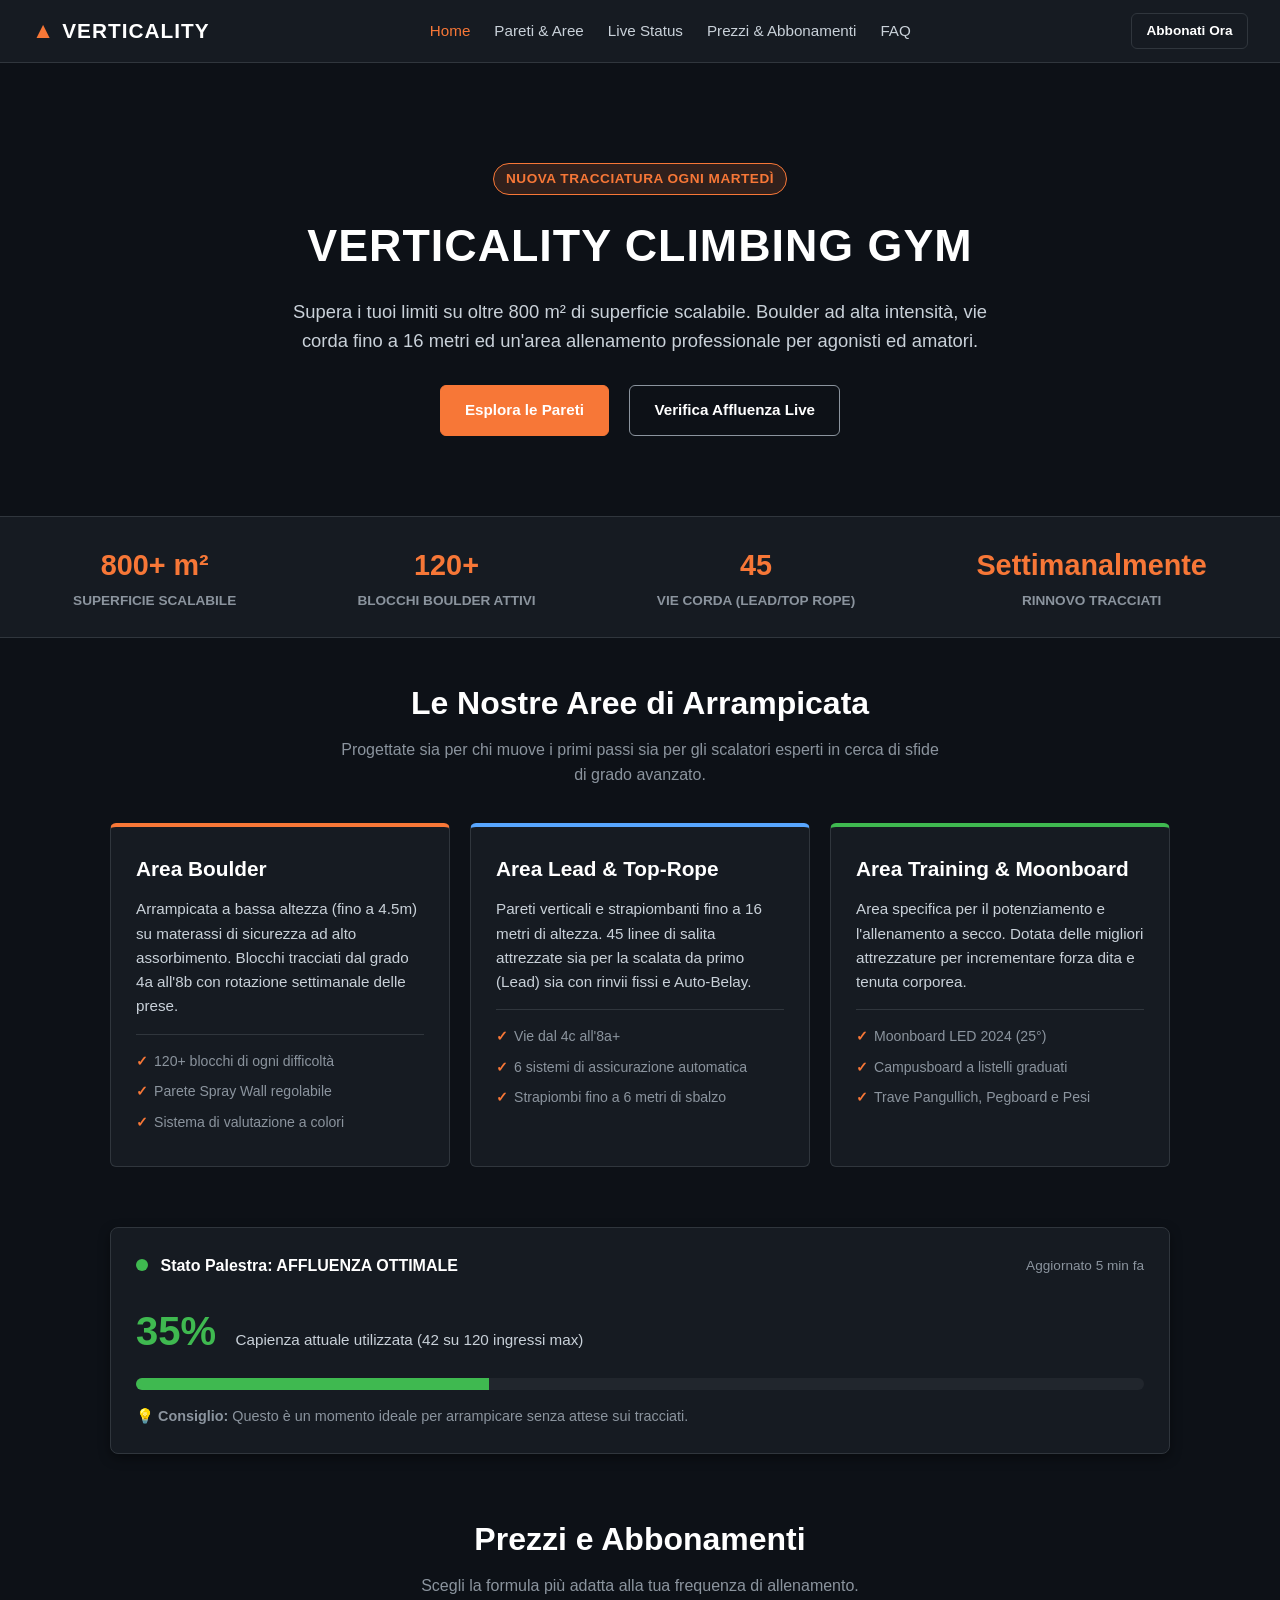
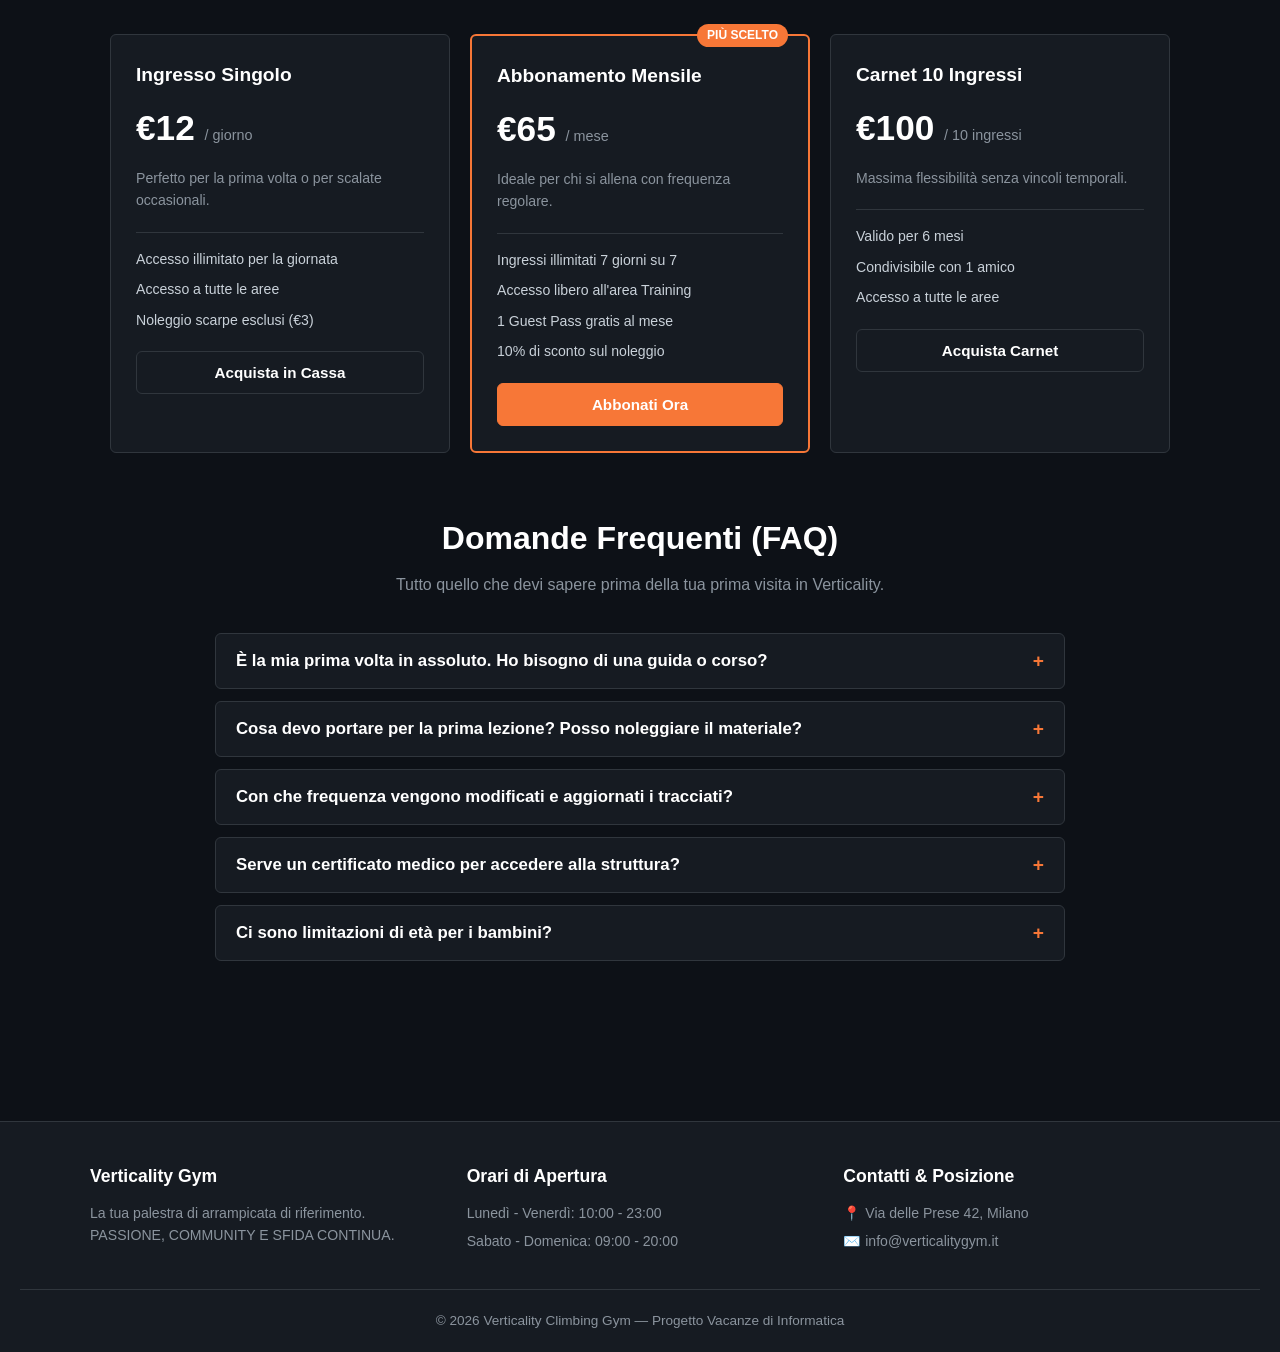
==== index.html @ 4e4ddfb9 "Commit delle prime idee e della bozza della pagina iniziale del progetto" ====
<!DOCTYPE html>
<html lang="it">
<head>
    <meta charset="UTF-8">
    <meta name="viewport" content="width=device-width, initial-scale=1.0">
    <title>Verticality Climbing Gym — La tua palestra di arrampicata</title>

    <!-- Collegamento al file CSS esterno -->
    <link rel="stylesheet" href="style.css">
</head>
<body>

    <!-- NAVIGATION BAR  -->
    <nav class="navbar">
        <div class="nav-brand">
            <span class="logo-icon">▲</span>
            <span class="logo-text">Verticality</span>
        </div>
        <ul class="nav-links">
            <li><a href="#home" class="active">Home</a></li>
            <li><a href="#aree">Pareti & Aree</a></li>
            <li><a href="#affluenza">Live Status</a></li>
            <li><a href="#prezzi">Prezzi & Abbonamenti</a></li>
            <li><a href="#faq">FAQ</a></li>
        </ul>
        <div class="nav-actions">
            <a href="#prezzi" class="btn btn-sm">Abbonati Ora</a>
        </div>
    </nav>

    <!-- HERO SECTION  -->
    <header class="hero" id="home">
        <div class="hero-content">
            <span class="badge-hero">Nuova Tracciatura Ogni Martedì</span>
            <h1>VERTICALITY CLIMBING GYM</h1>
            <p class="hero-subtitle">
                Supera i tuoi limiti su oltre 800 m² di superficie scalabile. 
                Boulder ad alta intensità, vie corda fino a 16 metri ed un'area allenamento professionale per agonisti ed amatori.
            </p>
            <div class="hero-buttons">
                <a href="#aree" class="btn btn-primary">Esplora le Pareti</a>
                <a href="#affluenza" class="btn btn-outline">Verifica Affluenza Live</a>
            </div>
        </div>
    </header>

    <!-- SEZIONE STATISTICHE CHIAVE -->
    <section class="stats-bar">
        <div class="stat-item">
            <h3>800+ m²</h3>
            <p>Superficie Scalabile</p>
        </div>
        <div class="stat-item">
            <h3>120+</h3>
            <p>Blocchi Boulder Attivi</p>
        </div>
        <div class="stat-item">
            <h3>45</h3>
            <p>Vie Corda (Lead/Top Rope)</p>
        </div>
        <div class="stat-item">
            <h3>Settimanalmente</h3>
            <p>Rinnovo Tracciati</p>
        </div>
    </section>

    <main class="container">

        <!-- SEZIONE PARETI E AREE -->
        <section id="aree" class="section">
            <h2 class="section-title">Le Nostre Aree di Arrampicata</h2>
            <p class="section-desc">Progettate sia per chi muove i primi passi sia per gli scalatori esperti in cerca di sfide di grado avanzato.</p>

            <div class="cards-grid">
                <div class="card">
                    <div class="card-body boulder-header">
                        <h3>Area Boulder</h3>
                        <p>Arrampicata a bassa altezza (fino a 4.5m) su materassi di sicurezza ad alto assorbimento. Blocchi tracciati dal grado 4a all'8b con rotazione settimanale delle prese.</p>
                        <ul class="card-features">
                            <li>120+ blocchi di ogni difficoltà</li>
                            <li>Parete Spray Wall regolabile</li>
                            <li>Sistema di valutazione a colori</li>
                        </ul>
                    </div>
                </div>

                <div class="card">
                    <div class="card-body lead-header">
                        <h3>Area Lead & Top-Rope</h3>
                        <p>Pareti verticali e strapiombanti fino a 16 metri di altezza. 45 linee di salita attrezzate sia per la scalata da primo (Lead) sia con rinvii fissi e Auto-Belay.</p>
                        <ul class="card-features">
                            <li>Vie dal 4c all'8a+</li>
                            <li>6 sistemi di assicurazione automatica</li>
                            <li>Strapiombi fino a 6 metri di sbalzo</li>
                        </ul>
                    </div>
                </div>

                <div class="card">
                    <div class="card-body training-header">
                        <h3>Area Training & Moonboard</h3>
                        <p>Area specifica per il potenziamento e l'allenamento a secco. Dotata delle migliori attrezzature per incrementare forza dita e tenuta corporea.</p>
                        <ul class="card-features">
                            <li>Moonboard LED 2024 (25°)</li>
                            <li>Campusboard a listelli graduati</li>
                            <li>Trave Pangullich, Pegboard e Pesi</li>
                        </ul>
                    </div>
                </div>
            </div>
        </section>

        <!-- SEZIONE AFFLUENZA IN TEMPO REALE -->
        <section id="affluenza" class="section">
            <div class="live-status-card">
                <div class="status-header">
                    <div class="status-indicator">
                        <span class="dot dot-green"></span>
                        <span class="status-text">Stato Palestra: AFFLUENZA OTTIMALE</span>
                    </div>
                    <span class="update-time">Aggiornato 5 min fa</span>
                </div>
                <div class="status-body">
                    <div class="capacity-info">
                        <span class="capacity-number">35%</span>
                        <span class="capacity-label">Capienza attuale utilizzata (42 su 120 ingressi max)</span>
                    </div>
                    <div class="progress-bar-bg">
                        <div class="progress-bar-fill" style="width: 35%;"></div>
                    </div>
                    <p class="status-tip">💡 <strong>Consiglio:</strong> Questo è un momento ideale per arrampicare senza attese sui tracciati.</p>
                </div>
            </div>
        </section>

        <!-- SEZIONE PREZZI & ABBONAMENTI -->
        <section id="prezzi" class="section">
            <h2 class="section-title">Prezzi e Abbonamenti</h2>
            <p class="section-desc">Scegli la formula più adatta alla tua frequenza di allenamento.</p>

            <div class="pricing-grid">
                <div class="price-card">
                    <h3>Ingresso Singolo</h3>
                    <div class="price">€12 <span>/ giorno</span></div>
                    <p class="price-desc">Perfetto per la prima volta o per scalate occasionali.</p>
                    <ul class="price-features">
                        <li>Accesso illimitato per la giornata</li>
                        <li>Accesso a tutte le aree</li>
                        <li>Noleggio scarpe esclusi (€3)</li>
                    </ul>
                    <button class="btn btn-block">Acquista in Cassa</button>
                </div>

                <div class="price-card popular">
                    <div class="badge-popular">Più Scelto</div>
                    <h3>Abbonamento Mensile</h3>
                    <div class="price">€65 <span>/ mese</span></div>
                    <p class="price-desc">Ideale per chi si allena con frequenza regolare.</p>
                    <ul class="price-features">
                        <li>Ingressi illimitati 7 giorni su 7</li>
                        <li>Accesso libero all'area Training</li>
                        <li>1 Guest Pass gratis al mese</li>
                        <li>10% di sconto sul noleggio</li>
                    </ul>
                    <button class="btn btn-primary btn-block">Abbonati Ora</button>
                </div>

                <div class="price-card">
                    <h3>Carnet 10 Ingressi</h3>
                    <div class="price">€100 <span>/ 10 ingressi</span></div>
                    <p class="price-desc">Massima flessibilità senza vincoli temporali.</p>
                    <ul class="price-features">
                        <li>Valido per 6 mesi</li>
                        <li>Condivisibile con 1 amico</li>
                        <li>Accesso a tutte le aree</li>
                    </ul>
                    <button class="btn btn-block">Acquista Carnet</button>
                </div>
            </div>
        </section>

        <!-- SEZIONE FAQ  -->
        <section id="faq" class="section">
            <h2 class="section-title">Domande Frequenti (FAQ)</h2>
            <p class="section-desc">Tutto quello che devi sapere prima della tua prima visita in Verticality.</p>

            <div class="faq-accordion">
                <div class="faq-item">
                    <button class="faq-question" aria-expanded="false">
                        <span>È la mia prima volta in assoluto. Ho bisogno di una guida o corso?</span>
                        <span class="faq-icon">+</span>
                    </button>
                    <div class="faq-answer">
                        <p>Non è obbligatorio aver già arrampicato! Al tuo arrivo, lo staff ti farà un breve briefing di sicurezza di 5 minuti sull'uso dei materassi nell'area Boulder e sulle regole della struttura. Se vuoi provare le pareti alte con corda e non hai esperienza, ti consigliamo di prenotare una lezione di prova con i nostri istruttori.</p>
                    </div>
                </div>

                <div class="faq-item">
                    <button class="faq-question" aria-expanded="false">
                        <span>Cosa devo portare per la prima lezione? Posso noleggiare il materiale?</span>
                        <span class="faq-icon">+</span>
                    </button>
                    <div class="faq-answer">
                        <p>Ti basta indossare un abbigliamento sportivo comodo (pantaloni della tuta o maglietta traspirante) e portare dei calzini puliti. Presso la reception puoi noleggiare scarpette da arrampicata disinfettate (€3) e magnesite (€1.50).</p>
                    </div>
                </div>

                <div class="faq-item">
                    <button class="faq-question" aria-expanded="false">
                        <span>Con che frequenza vengono modificati e aggiornati i tracciati?</span>
                        <span class="faq-icon">+</span>
                    </button>
                    <div class="faq-answer">
                        <p>Il nostro team di tracciatori professionisti rinnova un intero settore dell'area Boulder ogni martedì e giovedì mattina. Le vie di corda vengono completamente sostituite una volta al mese per offrirti sempre nuove sfide ed evitare la monotonia.</p>
                    </div>
                </div>

                <div class="faq-item">
                    <button class="faq-question" aria-expanded="false">
                        <span>Serve un certificato medico per accedere alla struttura?</span>
                        <span class="faq-icon">+</span>
                    </button>
                    <div class="faq-answer">
                        <p>Per gli ingressi singoli occasionali è sufficiente firmare la liberatoria di responsabilità alla prima registrazione. Per la sottoscrizione di abbonamenti mensili, annuali o corsi è invece obbligatorio presentare un certificato medico per attività sportiva non agonistica in corso di validità.</p>
                    </div>
                </div>

                <div class="faq-item">
                    <button class="faq-question" aria-expanded="false">
                        <span>Ci sono limitazioni di età per i bambini?</span>
                        <span class="faq-icon">+</span>
                    </button>
                    <div class="faq-answer">
                        <p>L'accesso all'area arrampicata è consentito a partire dai 6 anni compiuti. Tutti i minori di 18 anni devono essere accompagnati da un genitore o tutore legale oppure presentare il modulo di autorizzazione firmato dai genitori insieme alla copia di un documento d'identità.</p>
                    </div>
                </div>
            </div>
        </section>

    </main>

    <!-- FOOTER -->
    <footer class="footer">
        <div class="footer-container">
            <div class="footer-col">
                <h4>Verticality Gym</h4>
                <p>La tua palestra di arrampicata di riferimento. PASSIONE, COMMUNITY E SFIDA CONTINUA.</p>
            </div>
            <div class="footer-col">
                <h4>Orari di Apertura</h4>
                <p>Lunedì - Venerdì: 10:00 - 23:00</p>
                <p>Sabato - Domenica: 09:00 - 20:00</p>
            </div>
            <div class="footer-col">
                <h4>Contatti & Posizione</h4>
                <p>📍 Via delle Prese 42, Milano</p>
                <p>✉️ info@verticalitygym.it</p>
            </div>
        </div>
        <div class="footer-bottom">
            <p>&copy; 2026 Verticality Climbing Gym — Progetto Vacanze di Informatica</p>
        </div>
    </footer>

    <!-- Collegamento al file JavaScript esterno -->
    <script src="script.js"></script>
</body>
</html>
---- style.css ----
/* --- VARIABILI GLOBALI (GitHub Dark Theme Palette) --- */
:root {
    --bg-dark: #0d1117;
    --bg-card: #161b22;
    --bg-card-hover: #1f242c;
    --border-color: #30363d;
    --accent-orange: #f77737;
    --accent-blue: #58a6ff;
    --accent-green: #3fb950;
    --text-main: #c9d1d9;
    --text-heading: #ffffff;
    --text-muted: #8b949e;
    --shadow: 0 4px 12px rgba(0, 0, 0, 0.4);
}

/* --- RESET & BASICS --- */
* {
    box-sizing: border-box;
    margin: 0;
    padding: 0;
}

html {
    scroll-behavior: smooth;
}

body {
    background-color: var(--bg-dark);
    color: var(--text-main);
    font-family: -apple-system, BlinkMacSystemFont, "Segoe UI", Roboto, Helvetica, Arial, sans-serif;
    line-height: 1.6;
}

/* --- NAVBAR (GitHub Style Sticky Header) --- */
.navbar {
    background-color: #161b22;
    border-bottom: 1px solid var(--border-color);
    padding: 0.8rem 2rem;
    display: flex;
    justify-content: space-between;
    align-items: center;
    position: sticky;
    top: 0;
    z-index: 100;
}

.nav-brand {
    display: flex;
    align-items: center;
    gap: 8px;
}

.logo-icon {
    color: var(--accent-orange);
    font-size: 1.4rem;
}

.logo-text {
    font-size: 1.3rem;
    font-weight: 700;
    color: var(--text-heading);
    letter-spacing: 1px;
    text-transform: uppercase;
}

.nav-links {
    display: flex;
    list-style: none;
    gap: 1.5rem;
}

.nav-links a {
    color: var(--text-main);
    text-decoration: none;
    font-weight: 500;
    font-size: 0.95rem;
    transition: color 0.2s ease;
}

.nav-links a:hover, .nav-links a.active {
    color: var(--accent-orange);
}

/* --- BOTTONI --- */
.btn {
    display: inline-block;
    background-color: var(--bg-card);
    color: var(--text-heading);
    border: 1px solid var(--border-color);
    padding: 0.75rem 1.5rem;
    border-radius: 6px;
    font-weight: 600;
    font-size: 0.95rem;
    cursor: pointer;
    text-decoration: none;
    transition: all 0.2s ease;
}

.btn:hover {
    background-color: var(--border-color);
}

.btn-primary {
    background-color: var(--accent-orange);
    border-color: var(--accent-orange);
    color: #ffffff;
}

.btn-primary:hover {
    background-color: #e0662b;
}

.btn-outline {
    background-color: transparent;
    border-color: #8b949e;
    color: var(--text-heading);
}

.btn-outline:hover {
    border-color: var(--text-heading);
    background-color: rgba(255, 255, 255, 0.05);
}

.btn-sm {
    padding: 0.4rem 0.9rem;
    font-size: 0.85rem;
}

.btn-block {
    display: block;
    width: 100%;
    text-align: center;
    margin-top: 15px;
}

/* --- HERO SECTION (Big Walls Style) --- */
.hero {
    position: relative;
    background: linear-gradient(rgba(13, 17, 23, 0.75), rgba(13, 17, 23, 0.95)),
                url('https://images.unsplash.com/photo-1522163182402-834f871fd851?auto=format&fit=crop&w=1500&q=80') center/cover no-repeat;
    padding: 100px 20px 80px 20px;
    text-align: center;
    border-bottom: 1px solid var(--border-color);
}

.badge-hero {
    background-color: rgba(247, 119, 55, 0.15);
    color: var(--accent-orange);
    border: 1px solid var(--accent-orange);
    padding: 4px 12px;
    border-radius: 20px;
    font-size: 0.85rem;
    font-weight: 600;
    text-transform: uppercase;
    letter-spacing: 0.5px;
    display: inline-block;
    margin-bottom: 15px;
}

.hero h1 {
    font-size: 2.8rem;
    color: var(--text-heading);
    margin-bottom: 15px;
    letter-spacing: 1px;
}

.hero-subtitle {
    font-size: 1.15rem;
    color: var(--text-main);
    max-width: 700px;
    margin: 0 auto 30px auto;
}

.hero-buttons .btn {
    margin: 0 8px;
}

/* --- STATS BAR --- */
.stats-bar {
    background-color: var(--bg-card);
    border-bottom: 1px solid var(--border-color);
    padding: 25px 20px;
    display: flex;
    justify-content: space-around;
    text-align: center;
    flex-wrap: wrap;
    gap: 15px;
}

.stat-item h3 {
    font-size: 1.8rem;
    color: var(--accent-orange);
    margin-bottom: 2px;
}

.stat-item p {
    color: var(--text-muted);
    font-size: 0.85rem;
    text-transform: uppercase;
    font-weight: 600;
}

/* --- MAIN CONTAINER --- */
.container {
    max-width: 1100px;
    margin: 0 auto;
    padding: 40px 20px;
}

.section {
    margin-bottom: 60px;
}

.section-title {
    font-size: 2rem;
    color: var(--text-heading);
    text-align: center;
    margin-bottom: 8px;
}

.section-desc {
    text-align: center;
    color: var(--text-muted);
    max-width: 600px;
    margin: 0 auto 35px auto;
}

/* --- CARDS GRID (Pareti & Aree) --- */
.cards-grid {
    display: grid;
    grid-template-columns: repeat(auto-fit, minmax(300px, 1fr));
    gap: 20px;
}

.card-body {
    background-color: var(--bg-card);
    border: 1px solid var(--border-color);
    border-radius: 6px;
    padding: 25px;
    height: 100%;
}

.boulder-header { border-top: 4px solid var(--accent-orange); }
.lead-header { border-top: 4px solid var(--accent-blue); }
.training-header { border-top: 4px solid var(--accent-green); }

.card-body h3 {
    color: var(--text-heading);
    font-size: 1.3rem;
    margin-bottom: 12px;
}

.card-body p {
    font-size: 0.95rem;
    margin-bottom: 15px;
}

.card-features {
    list-style: none;
    border-top: 1px solid var(--border-color);
    padding-top: 15px;
}

.card-features li {
    font-size: 0.88rem;
    color: var(--text-muted);
    margin-bottom: 8px;
    position: relative;
    padding-left: 18px;
}

.card-features li::before {
    content: "✓";
    position: absolute;
    left: 0;
    color: var(--accent-orange);
    font-weight: bold;
}

/* --- LIVE STATUS CARD --- */
.live-status-card {
    background-color: var(--bg-card);
    border: 1px solid var(--border-color);
    border-radius: 8px;
    padding: 25px;
    box-shadow: var(--shadow);
}

.status-header {
    display: flex;
    justify-content: space-between;
    align-items: center;
    margin-bottom: 20px;
}

.update-time {
    color: var(--text-muted);
    font-size: 0.85rem;
}

.dot {
    display: inline-block;
    width: 12px;
    height: 12px;
    border-radius: 50%;
    margin-right: 8px;
}

.dot-green { background-color: var(--accent-green); }

.status-text {
    font-weight: 700;
    color: var(--text-heading);
}

.capacity-number {
    font-size: 2.5rem;
    font-weight: 800;
    color: var(--accent-green);
    margin-right: 15px;
}

.capacity-label {
    color: var(--text-main);
    font-size: 0.95rem;
}

.progress-bar-bg {
    background-color: #21262d;
    height: 12px;
    border-radius: 6px;
    overflow: hidden;
    margin: 15px 0;
}

.progress-bar-fill {
    background-color: var(--accent-green);
    height: 100%;
}

.status-tip {
    font-size: 0.9rem;
    color: var(--text-muted);
}

/* --- PRICING GRID --- */
.pricing-grid {
    display: grid;
    grid-template-columns: repeat(auto-fit, minmax(280px, 1fr));
    gap: 20px;
}

.price-card {
    background-color: var(--bg-card);
    border: 1px solid var(--border-color);
    border-radius: 6px;
    padding: 25px;
    position: relative;
}

.price-card.popular {
    border: 2px solid var(--accent-orange);
}

.badge-popular {
    position: absolute;
    top: -12px;
    right: 20px;
    background-color: var(--accent-orange);
    color: #fff;
    font-size: 0.75rem;
    font-weight: bold;
    padding: 2px 10px;
    border-radius: 12px;
    text-transform: uppercase;
}

.price-card h3 {
    color: var(--text-heading);
    font-size: 1.2rem;
    margin-bottom: 10px;
}

.price {
    font-size: 2.2rem;
    font-weight: 800;
    color: var(--text-heading);
    margin-bottom: 10px;
}

.price span {
    font-size: 0.9rem;
    font-weight: normal;
    color: var(--text-muted);
}

.price-desc {
    font-size: 0.88rem;
    color: var(--text-muted);
    margin-bottom: 20px;
}

.price-features {
    list-style: none;
    border-top: 1px solid var(--border-color);
    padding-top: 15px;
    margin-bottom: 20px;
}

.price-features li {
    font-size: 0.88rem;
    margin-bottom: 8px;
    color: var(--text-main);
}

/* --- FAQ ACCORDION (GitHub Style) --- */
.faq-accordion {
    max-width: 850px;
    margin: 0 auto;
}

.faq-item {
    background-color: var(--bg-card);
    border: 1px solid var(--border-color);
    border-radius: 6px;
    margin-bottom: 12px;
    overflow: hidden;
}

.faq-question {
    width: 100%;
    background: none;
    border: none;
    color: var(--text-heading);
    padding: 16px 20px;
    font-size: 1.05rem;
    font-weight: 600;
    text-align: left;
    cursor: pointer;
    display: flex;
    justify-content: space-between;
    align-items: center;
}

.faq-icon {
    font-size: 1.2rem;
    color: var(--accent-orange);
    font-weight: bold;
}

.faq-question:hover {
    background-color: var(--bg-card-hover);
}

.faq-answer {
    padding: 0 20px 18px 20px;
    display: none;
    color: var(--text-main);
    border-top: 1px solid var(--border-color);
    background-color: #0d1117;
    font-size: 0.95rem;
}

.faq-answer p {
    margin-top: 14px;
}

/* --- FOOTER --- */
.footer {
    border-top: 1px solid var(--border-color);
    background-color: #161b22;
    padding: 40px 20px 20px 20px;
    margin-top: 60px;
}

.footer-container {
    max-width: 1100px;
    margin: 0 auto;
    display: grid;
    grid-template-columns: repeat(auto-fit, minmax(250px, 1fr));
    gap: 30px;
}

.footer-col h4 {
    color: var(--text-heading);
    font-size: 1.1rem;
    margin-bottom: 12px;
}

.footer-col p {
    color: var(--text-muted);
    font-size: 0.88rem;
    margin-bottom: 6px;
}

.footer-bottom {
    border-top: 1px solid var(--border-color);
    margin-top: 30px;
    padding-top: 20px;
    text-align: center;
    font-size: 0.85rem;
    color: var(--text-muted);
}
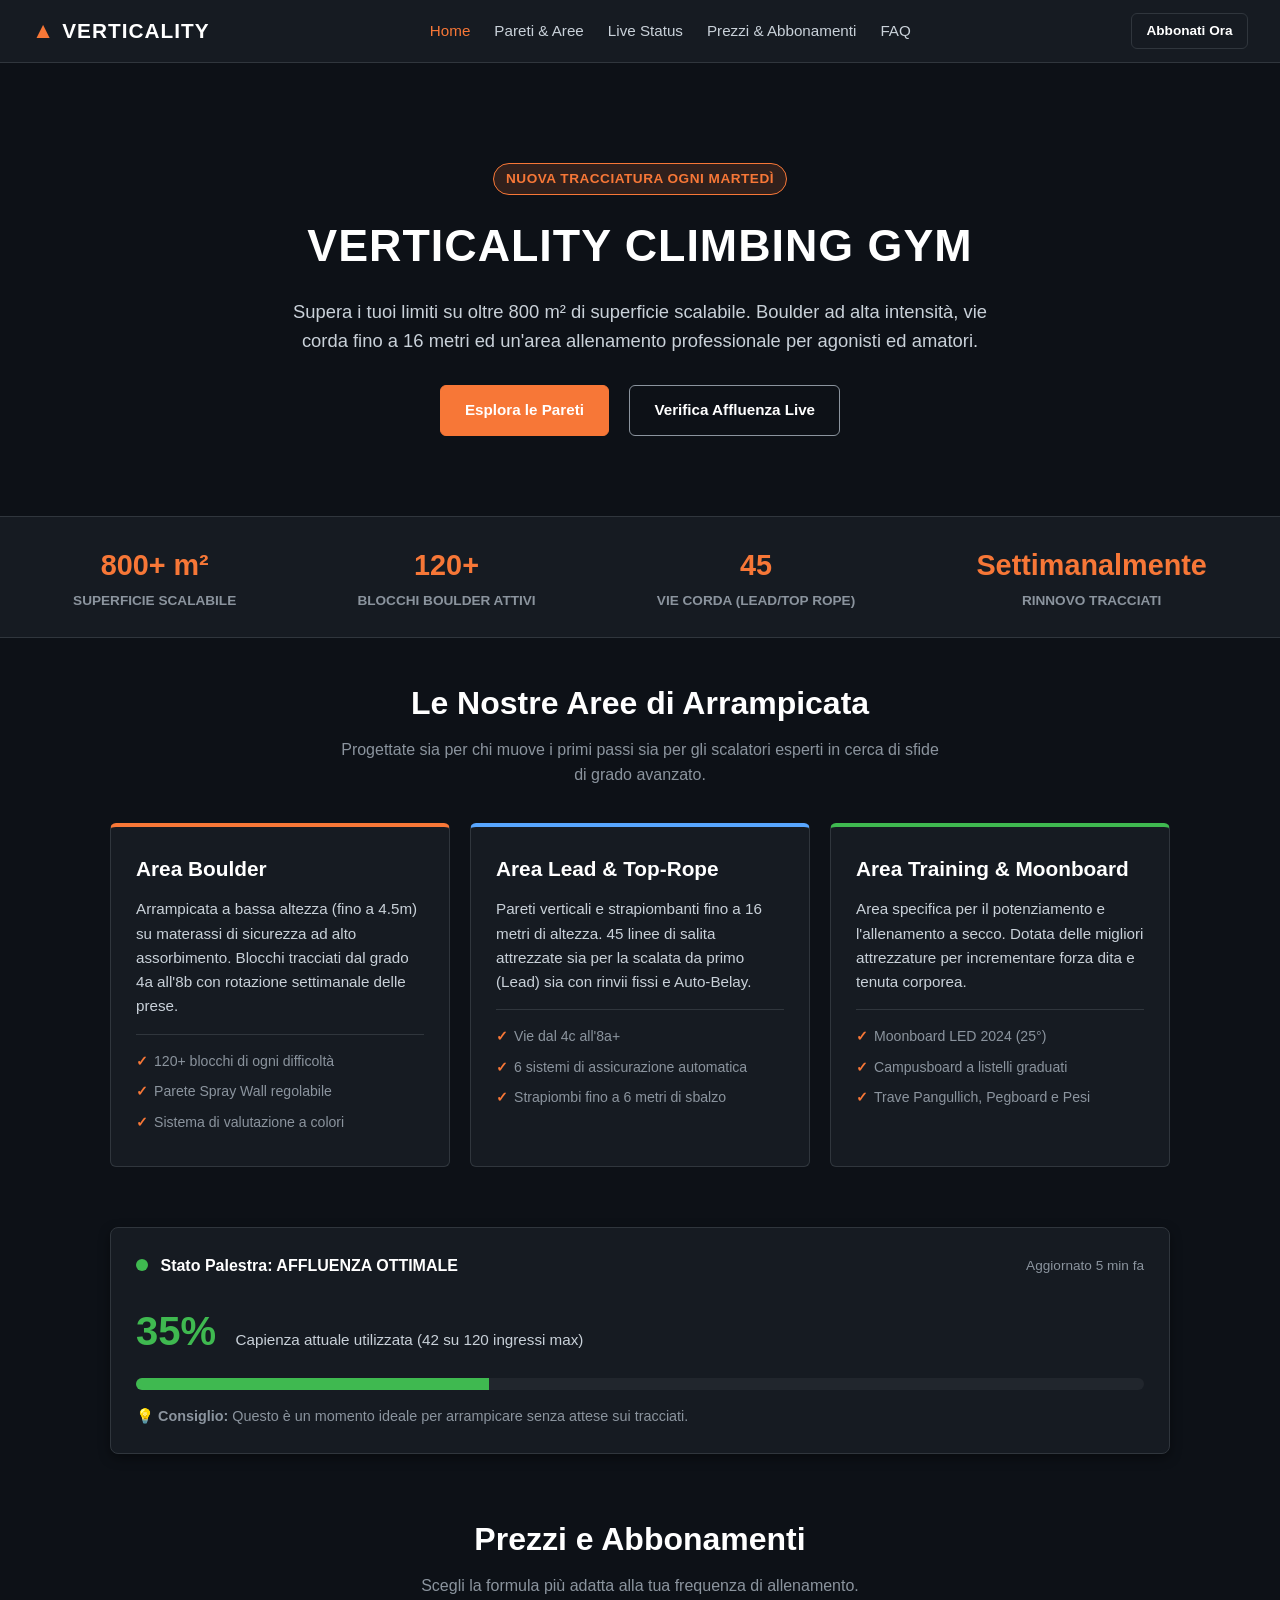
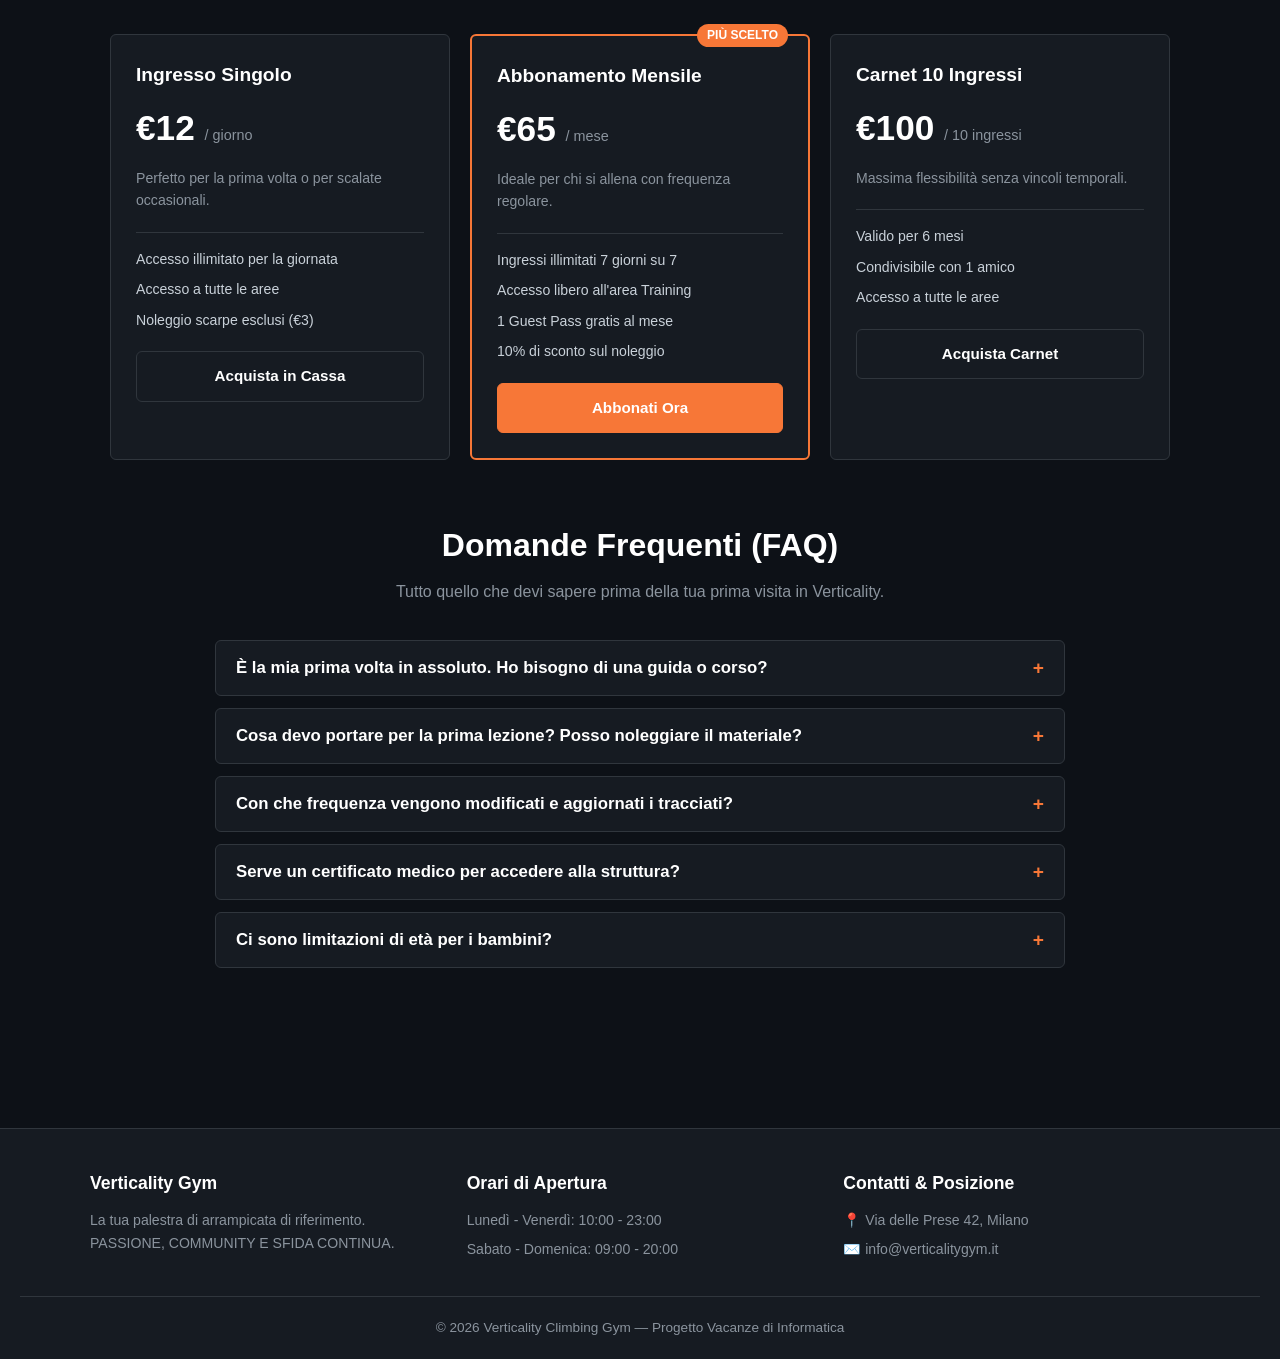
==== commit ef0a9b68: "Aggiunta di tutta la pagina inerente agli abbonamenti con accesso o registrazione e pagamento. Per c" ====
--- a/index.html
+++ b/index.html
@@ -148,7 +148,7 @@
                         <li>Accesso a tutte le aree</li>
                         <li>Noleggio scarpe esclusi (€3)</li>
                     </ul>
-                    <button class="btn btn-block">Acquista in Cassa</button>
+                    <a href="checkout.html?piano=singolo" class="btn btn-block">Acquista in Cassa</a>
                 </div>
 
                 <div class="price-card popular">
@@ -162,7 +162,7 @@
                         <li>1 Guest Pass gratis al mese</li>
                         <li>10% di sconto sul noleggio</li>
                     </ul>
-                    <button class="btn btn-primary btn-block">Abbonati Ora</button>
+                    <a href="checkout.html?piano=mensile" class="btn btn-primary btn-block">Abbonati Ora</a>
                 </div>
 
                 <div class="price-card">
@@ -174,7 +174,7 @@
                         <li>Condivisibile con 1 amico</li>
                         <li>Accesso a tutte le aree</li>
                     </ul>
-                    <button class="btn btn-block">Acquista Carnet</button>
+                    <a href="checkout.html?piano=carnet" class="btn btn-block">Acquista Carnet</a>
                 </div>
             </div>
         </section>
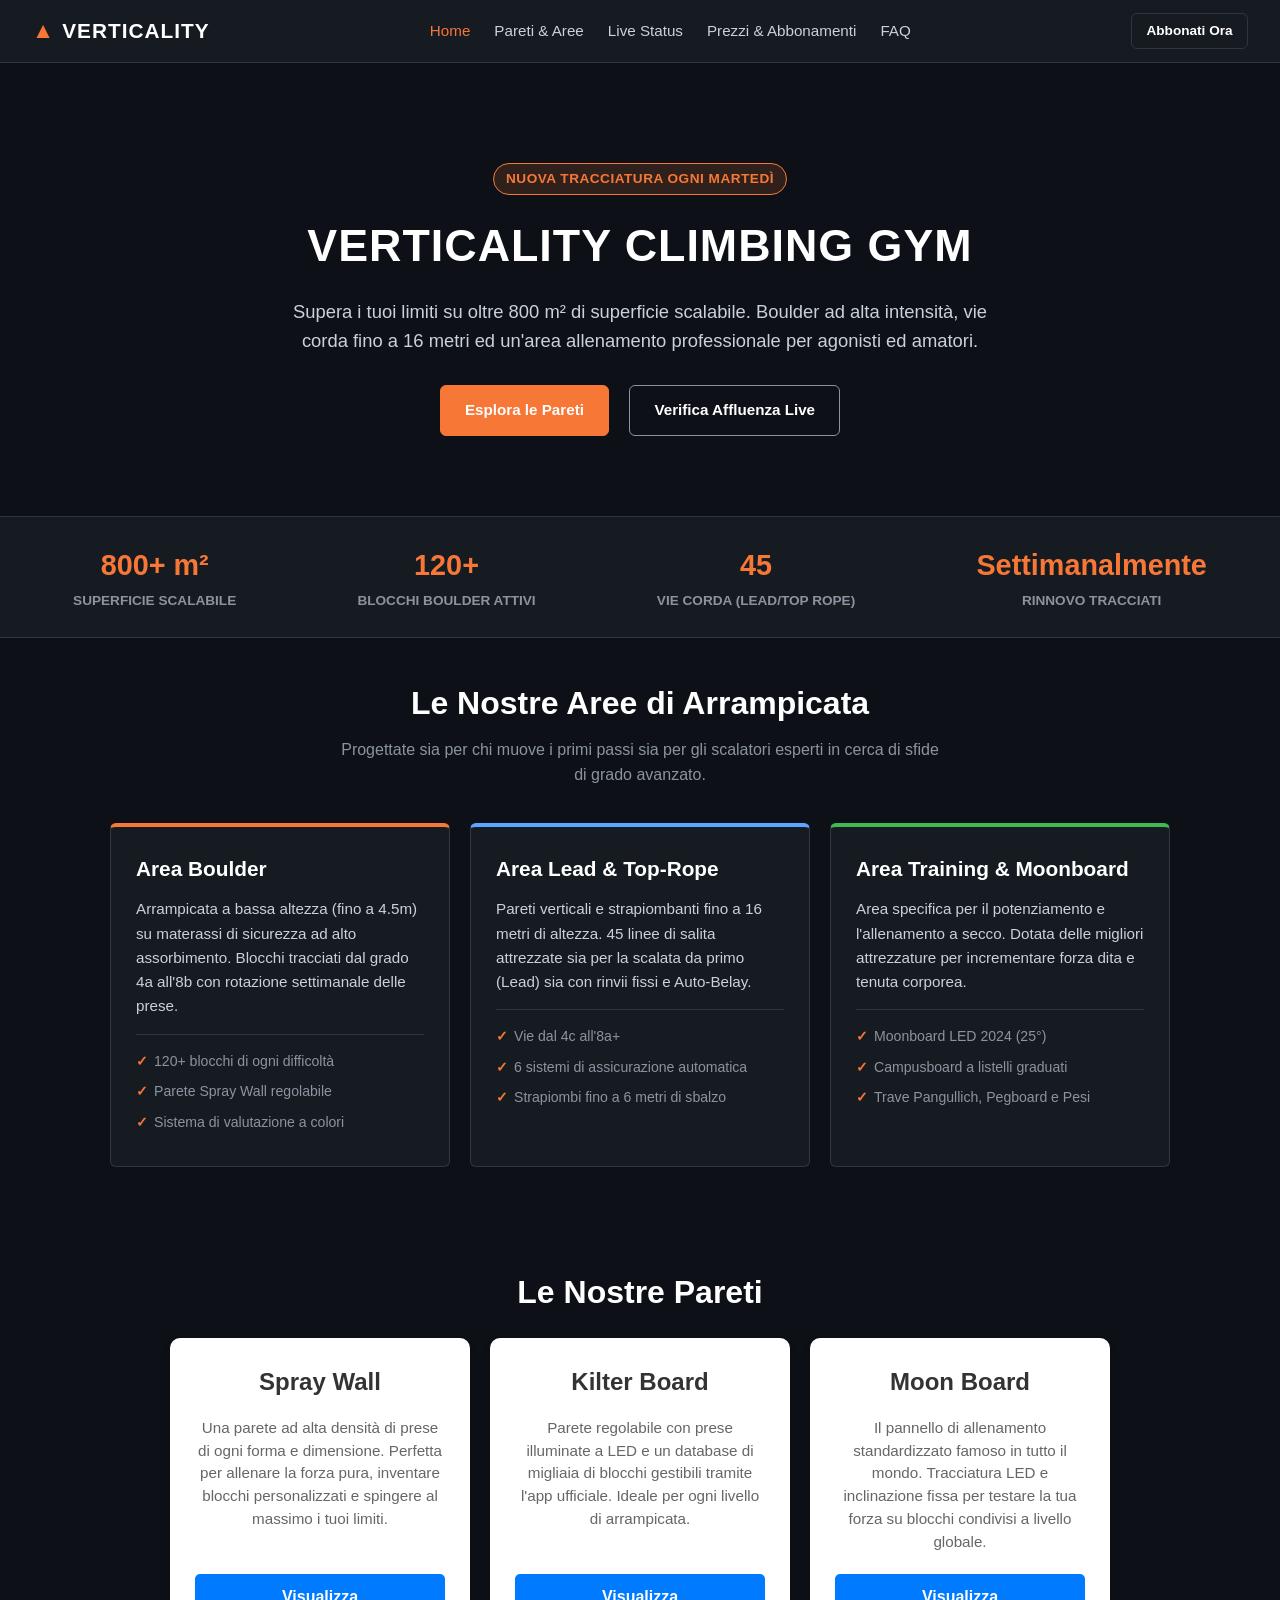
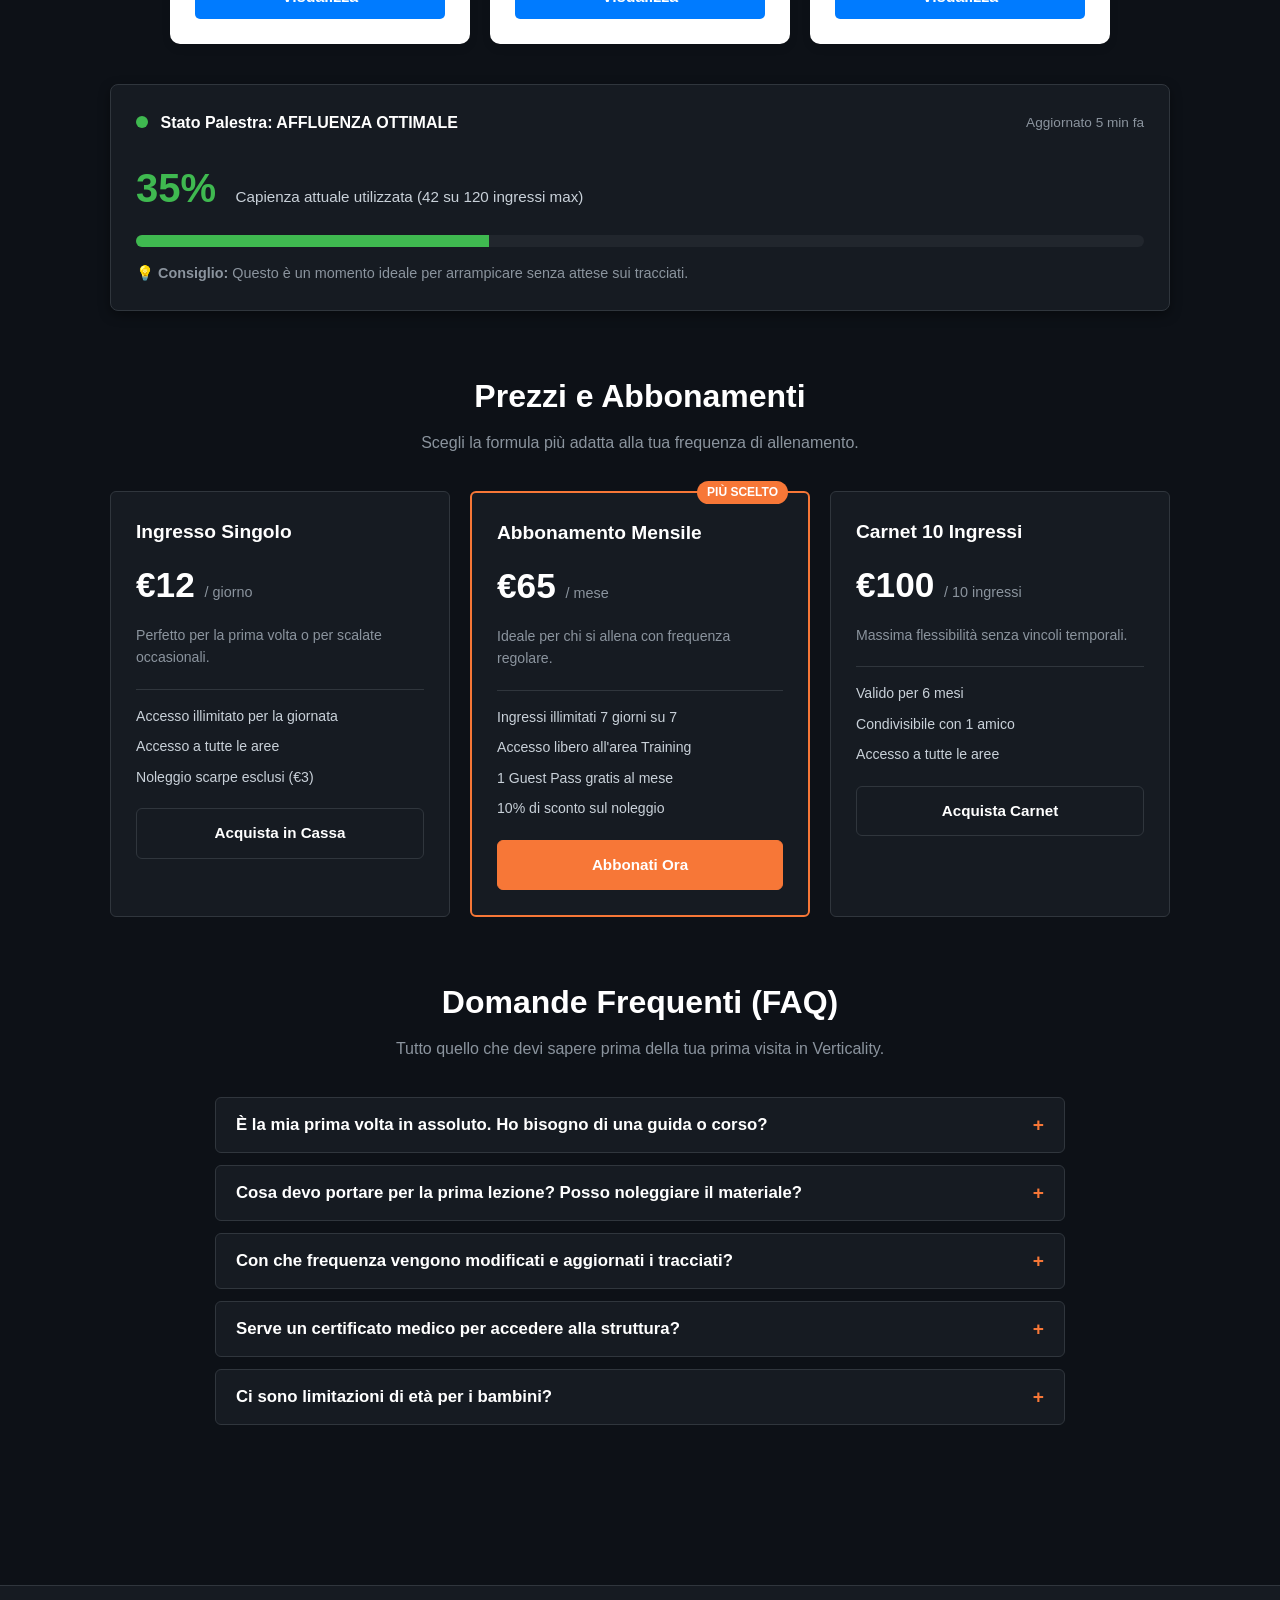
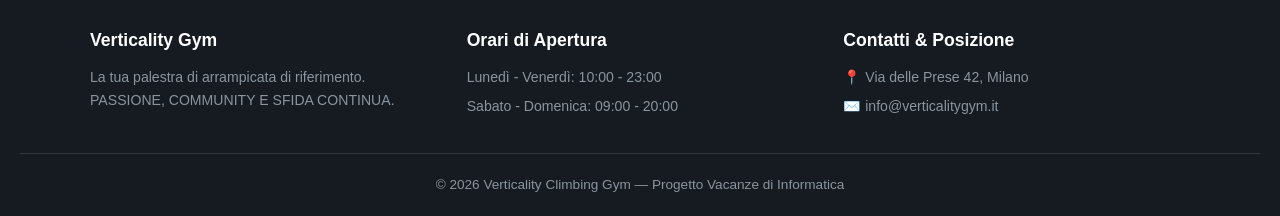
==== commit aa3f5ed6: "commit per l'aggiunta delle tre pareti nella pagina iniziale da andare a sviluppare in altre pagine" ====
--- a/index.html
+++ b/index.html
@@ -110,6 +110,46 @@
             </div>
         </section>
 
+        <!-- Nuova Sezione Pareti Boulder -->
+        <section class="boulder-section">
+        <h2 class="section-title">Le Nostre Pareti</h2>
+        <div class="boulder-container">
+            
+            <!-- Spray Wall -->
+            <div class="card">
+            <h3 class="card-title">Spray Wall</h3>
+            <p class="card-description">
+                Una parete ad alta densità di prese di ogni forma e dimensione. Perfetta per allenare la forza pura, inventare blocchi personalizzati e spingere al massimo i tuoi limiti.
+            </p>
+            <a href="#" class="btn-visualizza">Visualizza</a>
+            </div>
+
+            <!-- Kilter Board -->
+            <div class="card">
+            <h3 class="card-title">Kilter Board</h3>
+            <p class="card-description">
+                Parete regolabile con prese illuminate a LED e un database di migliaia di blocchi gestibili tramite l'app ufficiale. Ideale per ogni livello di arrampicata.
+            </p>
+            <a href="#" class="btn-visualizza">Visualizza</a>
+            </div>
+
+            <!-- Moon Board -->
+            <div class="card">
+            <h3 class="card-title">Moon Board</h3>
+            <p class="card-description">
+                Il pannello di allenamento standardizzato famoso in tutto il mondo. Tracciatura LED e inclinazione fissa per testare la tua forza su blocchi condivisi a livello globale.
+            </p>
+            <a href="#" class="btn-visualizza">Visualizza</a>
+            </div>
+
+        </div>
+        </section>
+
+        <!-- Qui prosegue la tua sezione affluenza originale -->
+        <section class="affluenza">
+        <!-- Lascia inalterato il codice dell'affluenza che hai già -->
+        </section>
+
         <!-- SEZIONE AFFLUENZA IN TEMPO REALE -->
         <section id="affluenza" class="section">
             <div class="live-status-card">
--- a/style.css
+++ b/style.css
@@ -1,4 +1,4 @@
-/* --- VARIABILI GLOBALI (GitHub Dark Theme Palette) --- */
+/* --- VARIABILI GLOBALI --- */
 :root {
     --bg-dark: #0d1117;
     --bg-card: #161b22;
@@ -31,7 +31,7 @@
     line-height: 1.6;
 }
 
-/* --- NAVBAR (GitHub Style Sticky Header) --- */
+/* -- NAVBAR -- */
 .navbar {
     background-color: #161b22;
     border-bottom: 1px solid var(--border-color);
@@ -133,7 +133,7 @@
     margin-top: 15px;
 }
 
-/* --- HERO SECTION (Big Walls Style) --- */
+/* --- HERO SECTION --- */
 .hero {
     position: relative;
     background: linear-gradient(rgba(13, 17, 23, 0.75), rgba(13, 17, 23, 0.95)),
@@ -500,4 +500,64 @@
     text-align: center;
     font-size: 0.85rem;
     color: var(--text-muted);
+}
+
+.boulder-section {
+  padding: 40px 20px;
+  text-align: center;
+}
+
+.boulder-container {
+  display: flex;
+  flex-wrap: wrap;
+  justify-content: center;
+  gap: 20px;
+  margin-top: 20px;
+}
+
+.boulder-container .card {
+  background-color: #ffffff;
+  border-radius: 10px;
+  box-shadow: 0 4px 8px rgba(0, 0, 0, 0.1);
+  padding: 25px;
+  width: 300px;
+  display: flex;
+  flex-direction: column;
+  justify-content: space-between;
+  transition: transform 0.3s ease, box-shadow 0.3s ease;
+}
+
+.boulder-container .card:hover {
+  transform: translateY(-5px);
+  box-shadow: 0 8px 16px rgba(0, 0, 0, 0.15);
+}
+
+.card-title {
+  font-size: 1.5rem;
+  margin-bottom: 15px;
+  color: #333;
+}
+
+.card-description {
+  font-size: 0.95rem;
+  color: #666;
+  line-height: 1.5;
+  margin-bottom: 20px;
+  flex-grow: 1;
+}
+
+/* Bottone Visualizza */
+.btn-visualizza {
+  display: inline-block;
+  padding: 10px 20px;
+  background-color: #007bff;
+  color: #ffffff;
+  text-decoration: none;
+  border-radius: 5px;
+  font-weight: bold;
+  transition: background-color 0.2s ease;
+}
+
+.btn-visualizza:hover {
+  background-color: #0056b3;
 }
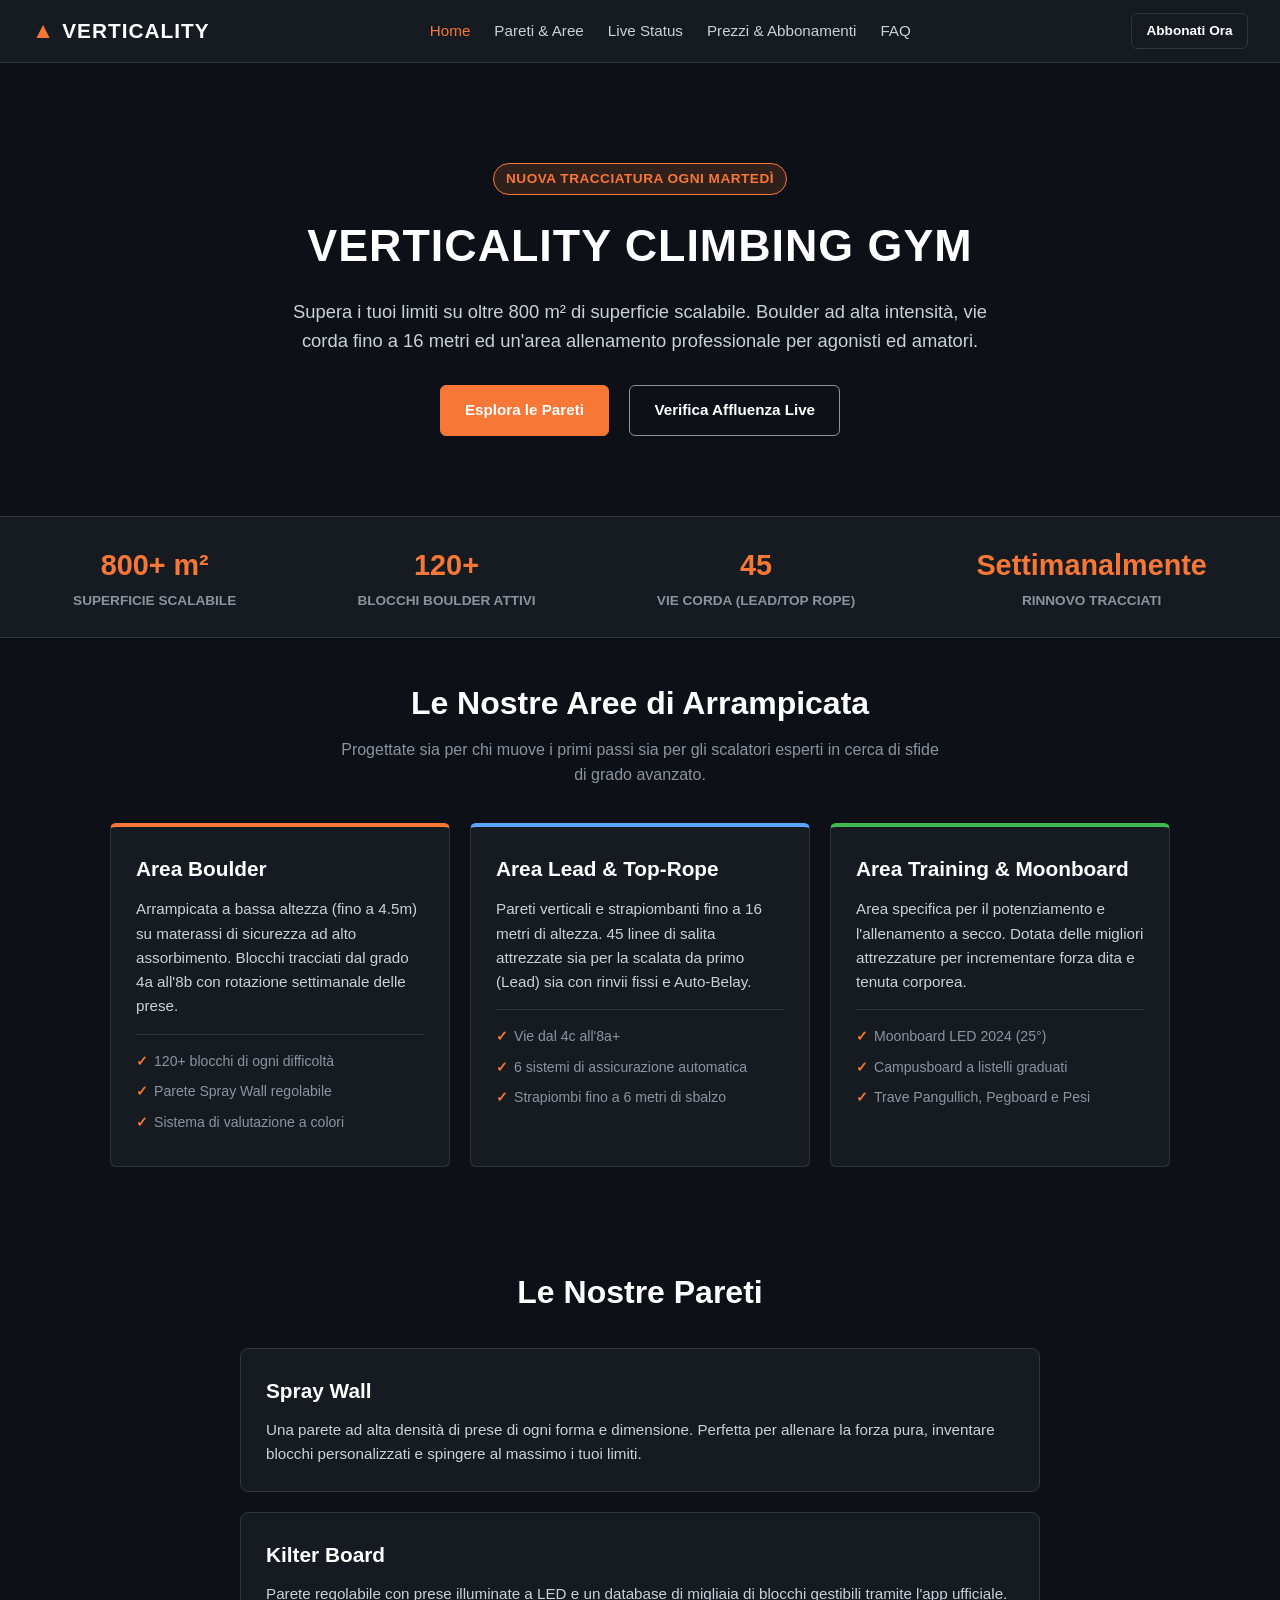
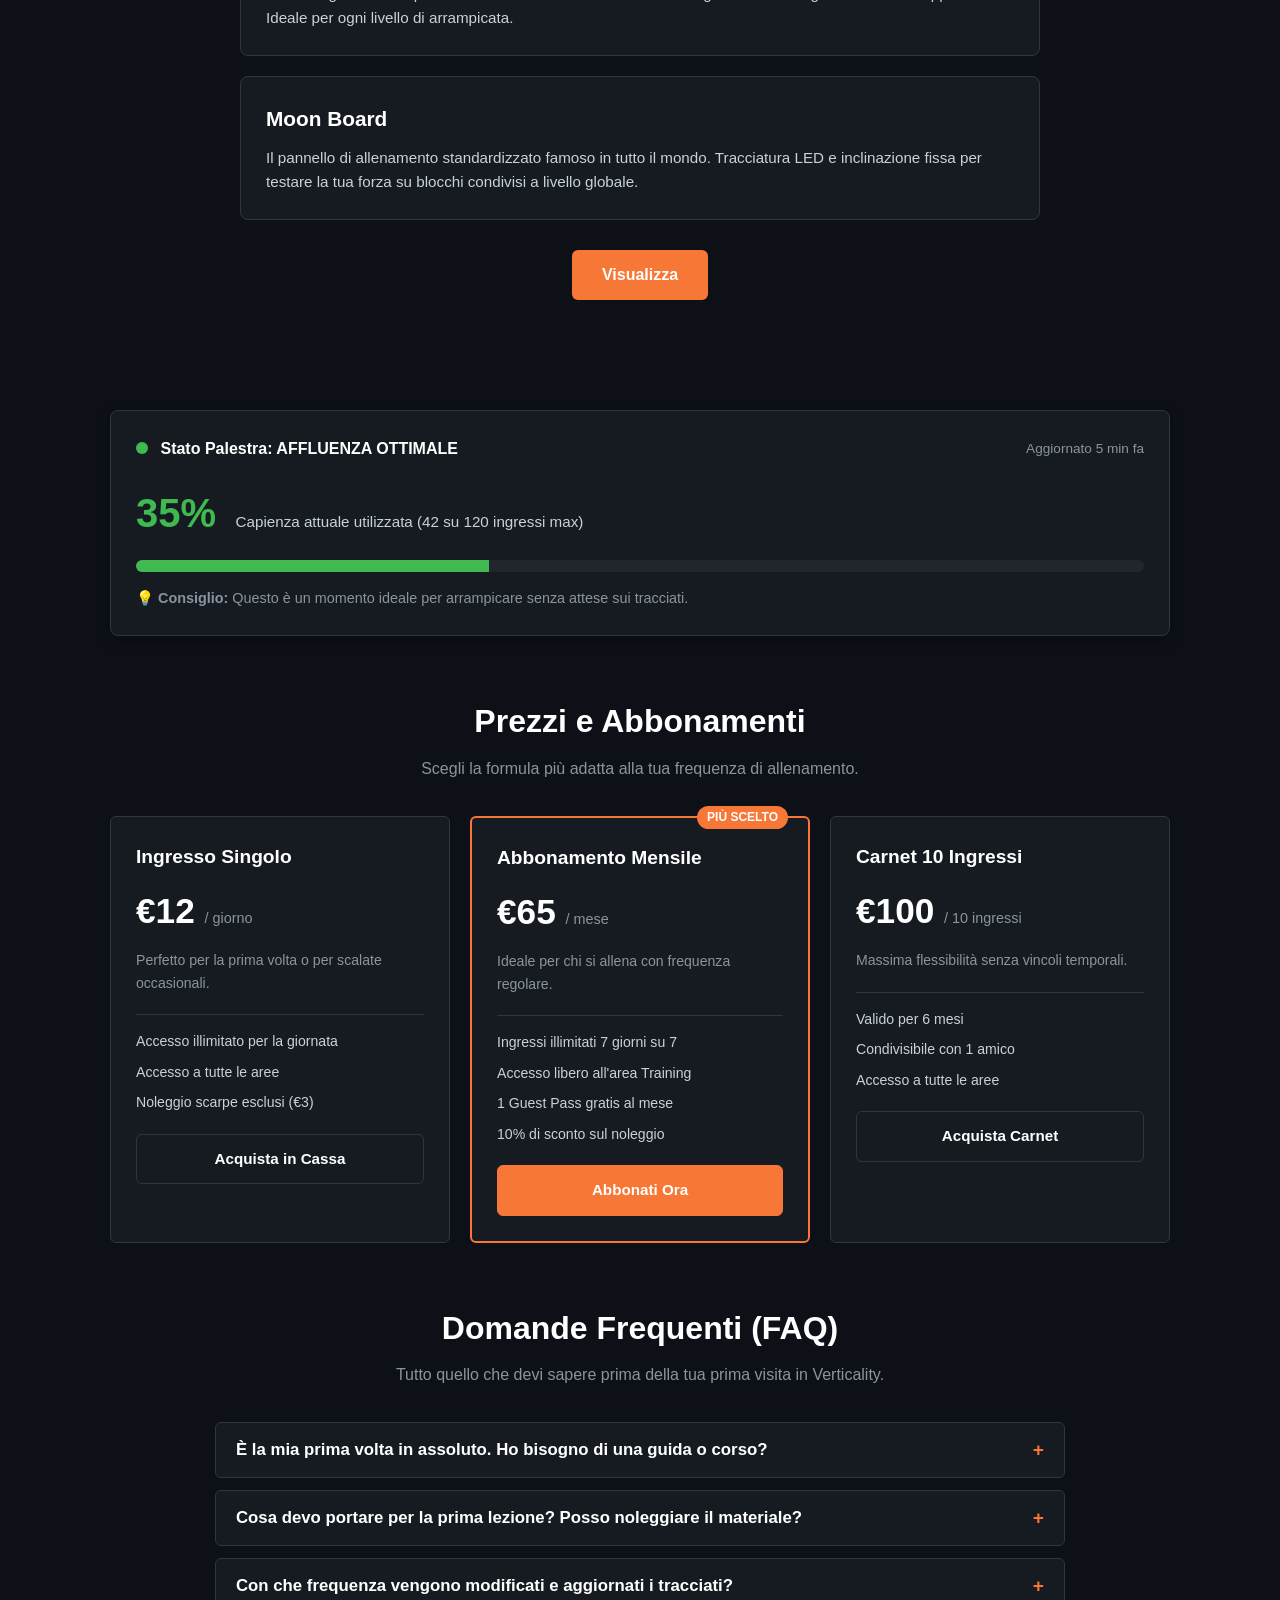
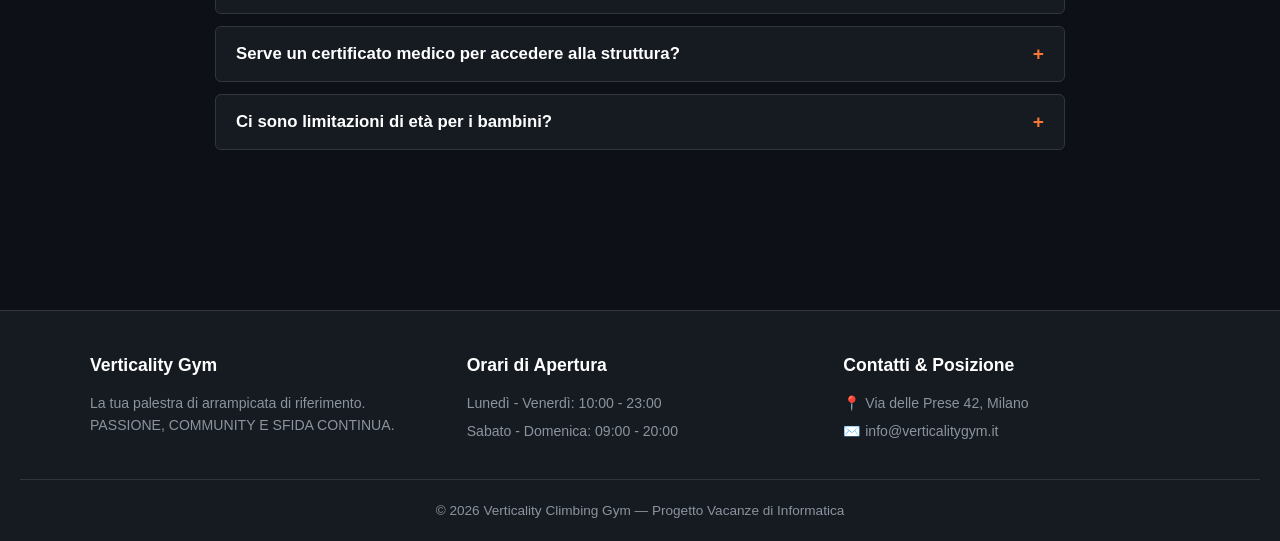
==== commit bd15da43: "Commit per sistemazioni bottoni delle pareti che da tre diventano uno che conterrà tutte e tre le pa" ====
--- a/index.html
+++ b/index.html
@@ -110,39 +110,40 @@
             </div>
         </section>
 
-        <!-- Nuova Sezione Pareti Boulder -->
+        <!-- Sezione Pareti Boulder -->
         <section class="boulder-section">
-        <h2 class="section-title">Le Nostre Pareti</h2>
-        <div class="boulder-container">
+            <h2 class="section-title">Le Nostre Pareti</h2>
             
-            <!-- Spray Wall -->
-            <div class="card">
-            <h3 class="card-title">Spray Wall</h3>
-            <p class="card-description">
-                Una parete ad alta densità di prese di ogni forma e dimensione. Perfetta per allenare la forza pura, inventare blocchi personalizzati e spingere al massimo i tuoi limiti.
-            </p>
-            <a href="#" class="btn-visualizza">Visualizza</a>
-            </div>
-
-            <!-- Kilter Board -->
-            <div class="card">
-            <h3 class="card-title">Kilter Board</h3>
-            <p class="card-description">
-                Parete regolabile con prese illuminate a LED e un database di migliaia di blocchi gestibili tramite l'app ufficiale. Ideale per ogni livello di arrampicata.
-            </p>
-            <a href="#" class="btn-visualizza">Visualizza</a>
-            </div>
-
-            <!-- Moon Board -->
-            <div class="card">
-            <h3 class="card-title">Moon Board</h3>
-            <p class="card-description">
-                Il pannello di allenamento standardizzato famoso in tutto il mondo. Tracciatura LED e inclinazione fissa per testare la tua forza su blocchi condivisi a livello globale.
-            </p>
-            <a href="#" class="btn-visualizza">Visualizza</a>
-            </div>
-
-        </div>
+            <ul class="boulder-list">
+                <!-- Spray Wall -->
+                <li class="boulder-item">
+                    <h3 class="card-title">Spray Wall</h3>
+                    <p class="card-description">
+                        Una parete ad alta densità di prese di ogni forma e dimensione. Perfetta per allenare la forza pura, inventare blocchi personalizzati e spingere al massimo i tuoi limiti.
+                    </p>
+                </li>
+
+                <!-- Kilter Board -->
+                <li class="boulder-item">
+                    <h3 class="card-title">Kilter Board</h3>
+                    <p class="card-description">
+                        Parete regolabile con prese illuminate a LED e un database di migliaia di blocchi gestibili tramite l'app ufficiale. Ideale per ogni livello di arrampicata.
+                    </p>
+                </li>
+
+                <!-- Moon Board -->
+                <li class="boulder-item">
+                    <h3 class="card-title">Moon Board</h3>
+                    <p class="card-description">
+                        Il pannello di allenamento standardizzato famoso in tutto il mondo. Tracciatura LED e inclinazione fissa per testare la tua forza su blocchi condivisi a livello globale.
+                    </p>
+                </li>
+            </ul>
+
+            <!-- Bottone unico "Visualizza" -->
+            <div class="boulder-action">
+                <a href="#" class="btn-visualizza">Visualizza</a>
+            </div>
         </section>
 
         <!-- Qui prosegue la tua sezione affluenza originale -->
--- a/style.css
+++ b/style.css
@@ -413,7 +413,7 @@
     color: var(--text-main);
 }
 
-/* --- FAQ ACCORDION (GitHub Style) --- */
+/* --- FAQ ACCORDION --- */
 .faq-accordion {
     max-width: 850px;
     margin: 0 auto;
@@ -502,62 +502,66 @@
     color: var(--text-muted);
 }
 
+/* --- SEZIONE PARETI BOULDER  --- */
 .boulder-section {
   padding: 40px 20px;
+  margin-bottom: 70px;
   text-align: center;
 }
 
-.boulder-container {
-  display: flex;
-  flex-wrap: wrap;
-  justify-content: center;
-  gap: 20px;
-  margin-top: 20px;
-}
-
-.boulder-container .card {
-  background-color: #ffffff;
-  border-radius: 10px;
-  box-shadow: 0 4px 8px rgba(0, 0, 0, 0.1);
-  padding: 25px;
-  width: 300px;
+.boulder-list {
+  list-style: none;
+  max-width: 800px;
+  margin: 30px auto 0 auto;
+  padding: 0;
   display: flex;
   flex-direction: column;
-  justify-content: space-between;
-  transition: transform 0.3s ease, box-shadow 0.3s ease;
-}
-
-.boulder-container .card:hover {
-  transform: translateY(-5px);
-  box-shadow: 0 8px 16px rgba(0, 0, 0, 0.15);
-}
-
-.card-title {
-  font-size: 1.5rem;
-  margin-bottom: 15px;
-  color: #333;
-}
-
-.card-description {
+  gap: 20px;
+}
+
+.boulder-item {
+  background-color: var(--bg-card);
+  border: 1px solid var(--border-color);
+  border-radius: 8px;
+  padding: 25px;
+  text-align: left;
+  transition: transform 0.2s ease, border-color 0.2s ease;
+}
+
+.boulder-item:hover {
+  transform: translateY(-2px);
+  border-color: var(--accent-orange);
+}
+
+.boulder-item .card-title {
+  color: var(--text-heading);
+  font-size: 1.3rem;
+  margin-bottom: 10px;
+}
+
+.boulder-item .card-description {
+  color: var(--text-main);
   font-size: 0.95rem;
-  color: #666;
-  line-height: 1.5;
-  margin-bottom: 20px;
-  flex-grow: 1;
-}
-
-/* Bottone Visualizza */
+  line-height: 1.6;
+}
+
+/* Bottone unico Vvisualizza */
+.boulder-action {
+  margin-top: 30px;
+}
+
 .btn-visualizza {
   display: inline-block;
-  padding: 10px 20px;
-  background-color: #007bff;
+  padding: 12px 30px;
+  background-color: var(--accent-orange);
   color: #ffffff;
   text-decoration: none;
-  border-radius: 5px;
-  font-weight: bold;
+  border-radius: 6px;
+  font-weight: 600;
+  font-size: 1rem;
   transition: background-color 0.2s ease;
 }
 
 .btn-visualizza:hover {
-  background-color: #0056b3;
+  background-color: #e0662b;
 }
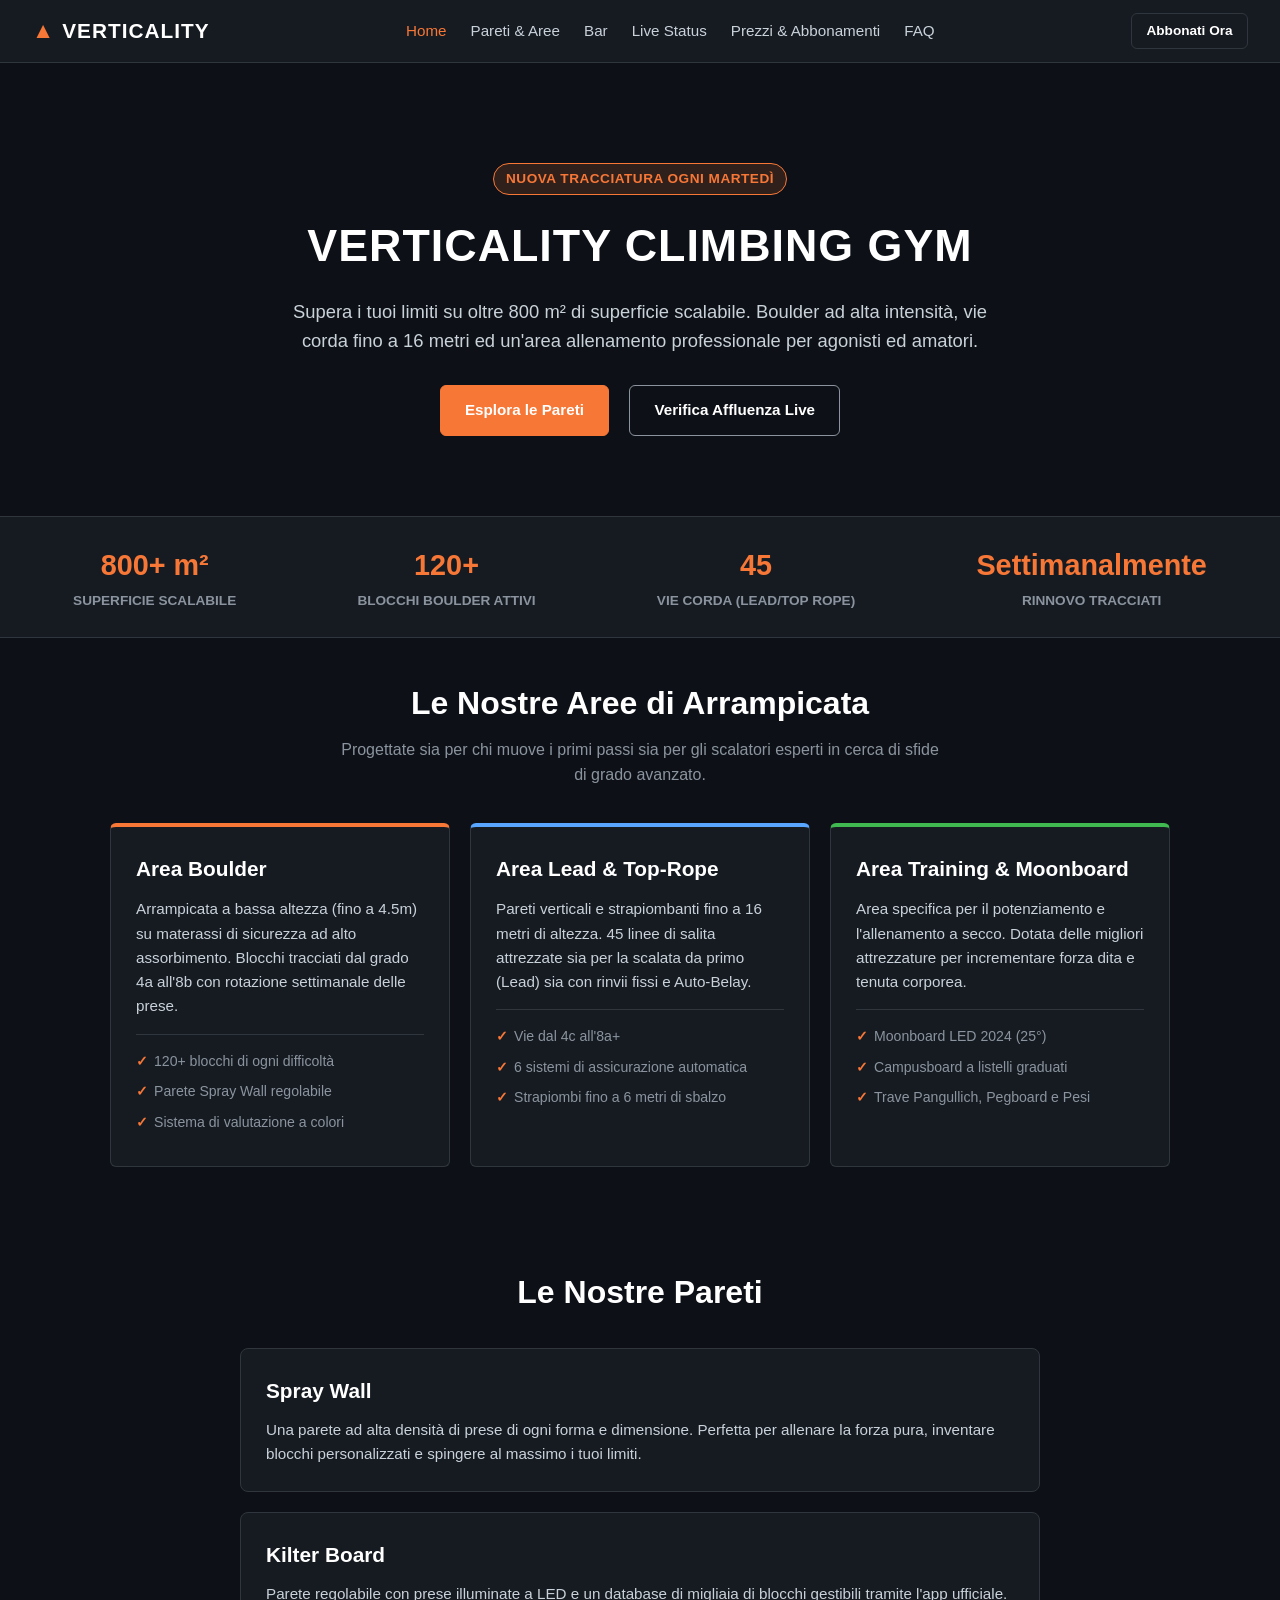
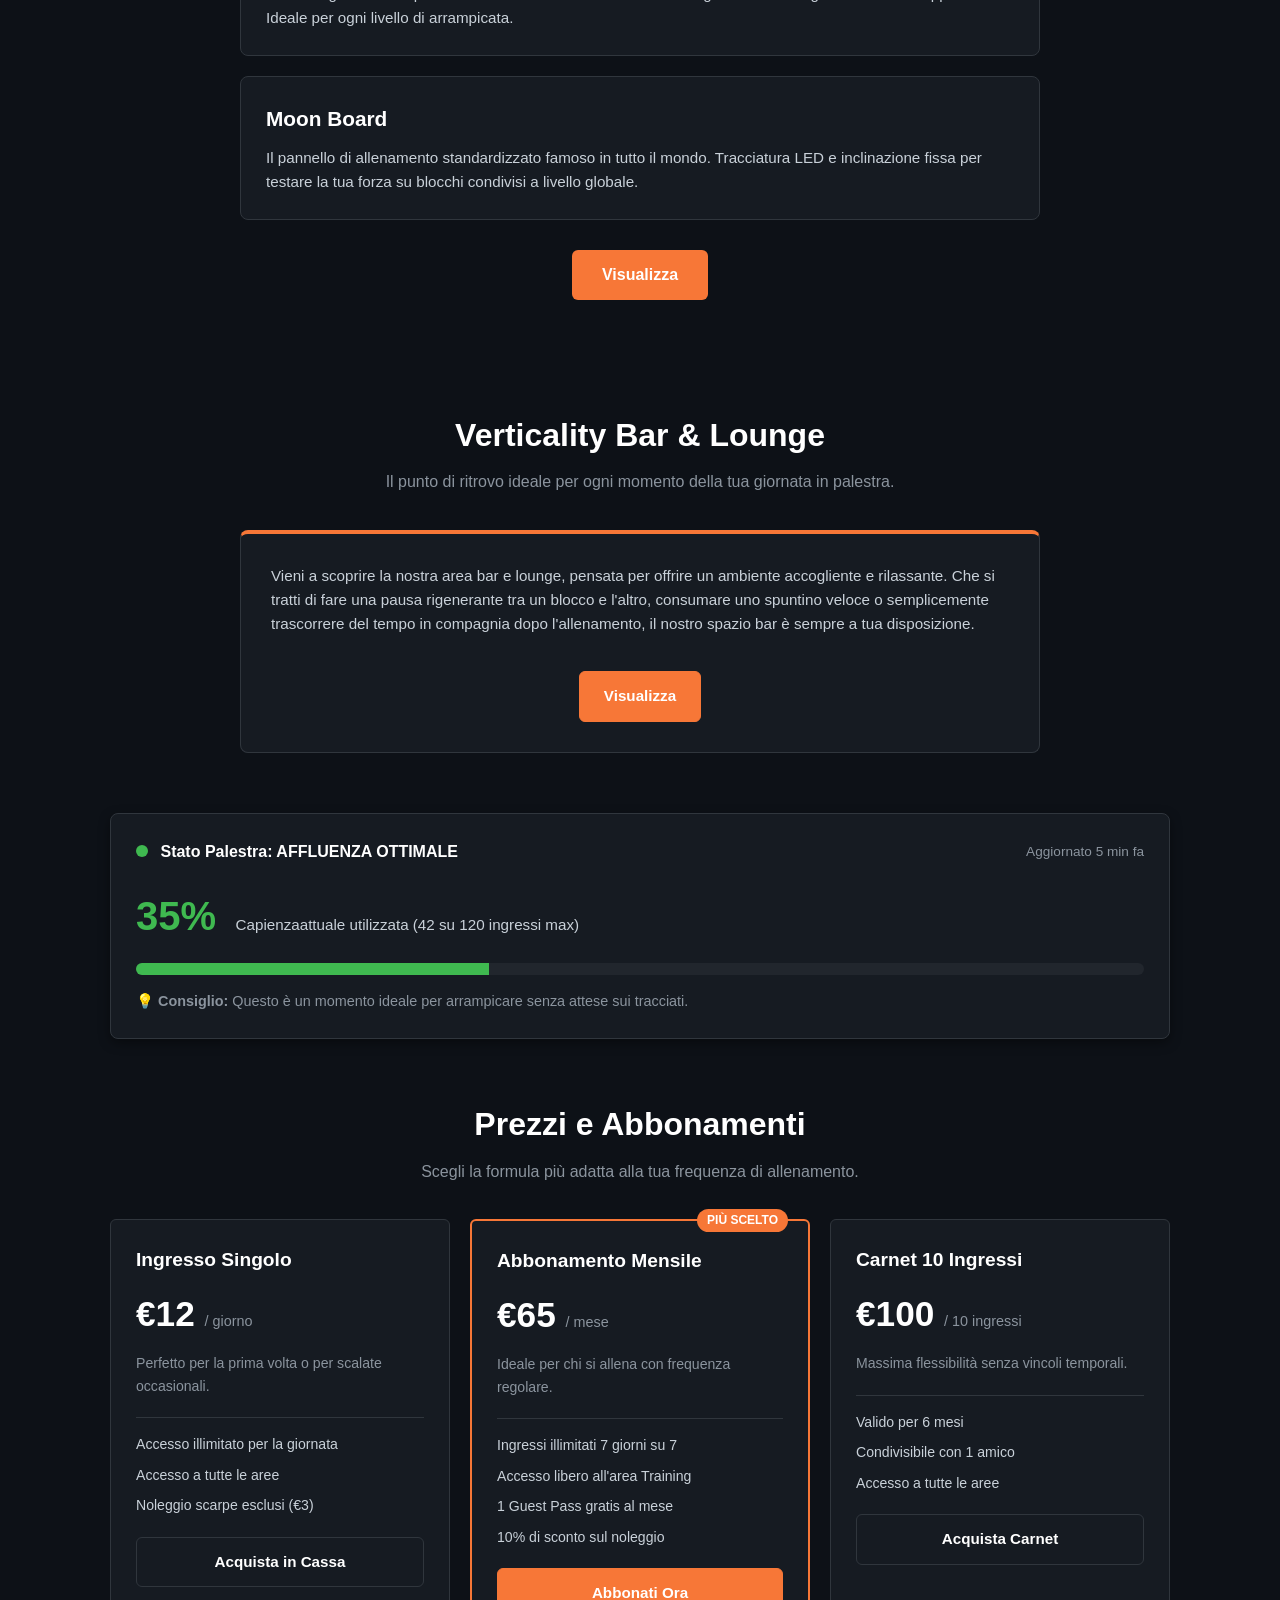
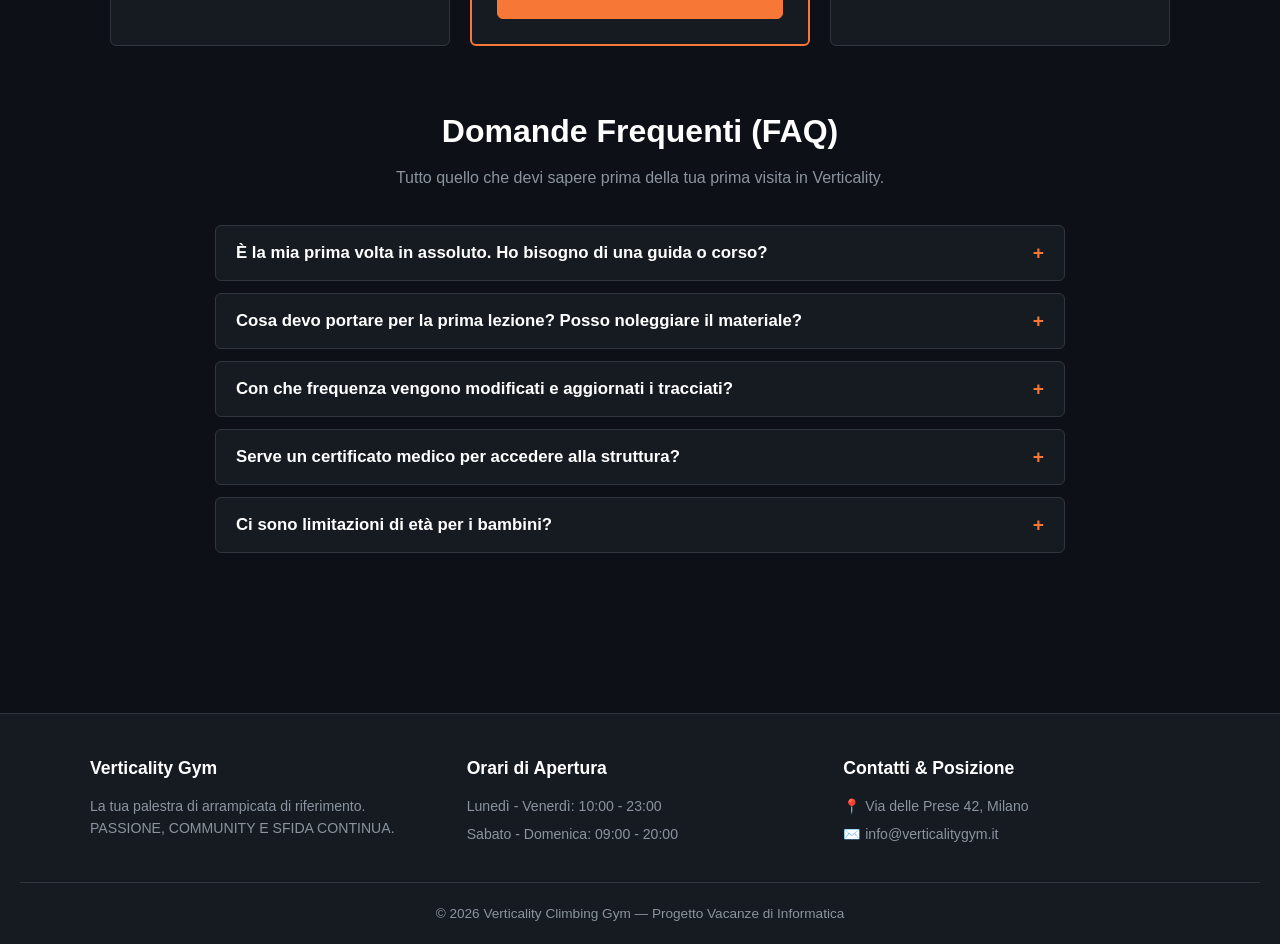
==== commit 96bd0dba: "Commit aggiunta del bar nella nav bar e nella pagina principale" ====
--- a/index.html
+++ b/index.html
@@ -19,6 +19,7 @@
         <ul class="nav-links">
             <li><a href="#home" class="active">Home</a></li>
             <li><a href="#aree">Pareti & Aree</a></li>
+            <li><a href="#bar">Bar</a></li>
             <li><a href="#affluenza">Live Status</a></li>
             <li><a href="#prezzi">Prezzi & Abbonamenti</a></li>
             <li><a href="#faq">FAQ</a></li>
@@ -142,13 +143,25 @@
 
             <!-- Bottone unico "Visualizza" -->
             <div class="boulder-action">
-                <a href="#" class="btn-visualizza">Visualizza</a>
-            </div>
-        </section>
-
-        <!-- Qui prosegue la tua sezione affluenza originale -->
-        <section class="affluenza">
-        <!-- Lascia inalterato il codice dell'affluenza che hai già -->
+                <a href="pareti.html" class="btn-visualizza">Visualizza</a>
+            </div>
+        </section>
+
+        <!-- SEZIONE BAR -->
+        <section id="bar" class="section bar-section">
+            <h2 class="section-title">Verticality Bar & Lounge</h2>
+            <p class="section-desc">Il punto di ritrovo ideale per ogni momento della tua giornata in palestra.</p>
+            
+            <div class="bar-card">
+                <div class="bar-content">
+                    <p class="bar-description">
+                        Vieni a scoprire la nostra area bar e lounge, pensata per offrire un ambiente accogliente e rilassante. Che si tratti di fare una pausa rigenerante tra un blocco e l'altro, consumare uno spuntino veloce o semplicemente trascorrere del tempo in compagnia dopo l'allenamento, il nostro spazio bar è sempre a tua disposizione.
+                    </p>
+                    <div class="bar-action">
+                        <a href="bar.html" class="btn btn-primary">Visualizza</a>
+                    </div>
+                </div>
+            </div>
         </section>
 
         <!-- SEZIONE AFFLUENZA IN TEMPO REALE -->
@@ -164,7 +177,7 @@
                 <div class="status-body">
                     <div class="capacity-info">
                         <span class="capacity-number">35%</span>
-                        <span class="capacity-label">Capienza attuale utilizzata (42 su 120 ingressi max)</span>
+                        <span class="capacity-label">Capienzaattuale utilizzata (42 su 120 ingressi max)</span>
                     </div>
                     <div class="progress-bar-bg">
                         <div class="progress-bar-fill" style="width: 35%;"></div>
--- a/style.css
+++ b/style.css
@@ -564,4 +564,25 @@
 
 .btn-visualizza:hover {
   background-color: #e0662b;
+}
+
+/* --- SEZIONE BAR --- */
+.bar-card {
+    background-color: var(--bg-card);
+    border: 1px solid var(--border-color);
+    border-top: 4px solid var(--accent-orange);
+    border-radius: 8px;
+    padding: 30px;
+    max-width: 800px;
+    margin: 0 auto;
+}
+
+.bar-description {
+    font-size: 0.95rem;
+    line-height: 1.6;
+    margin-bottom: 35px; /* Spazio maggiorato tra il testo e il bottone */
+}
+
+.bar-action {
+    text-align: center;
 }
